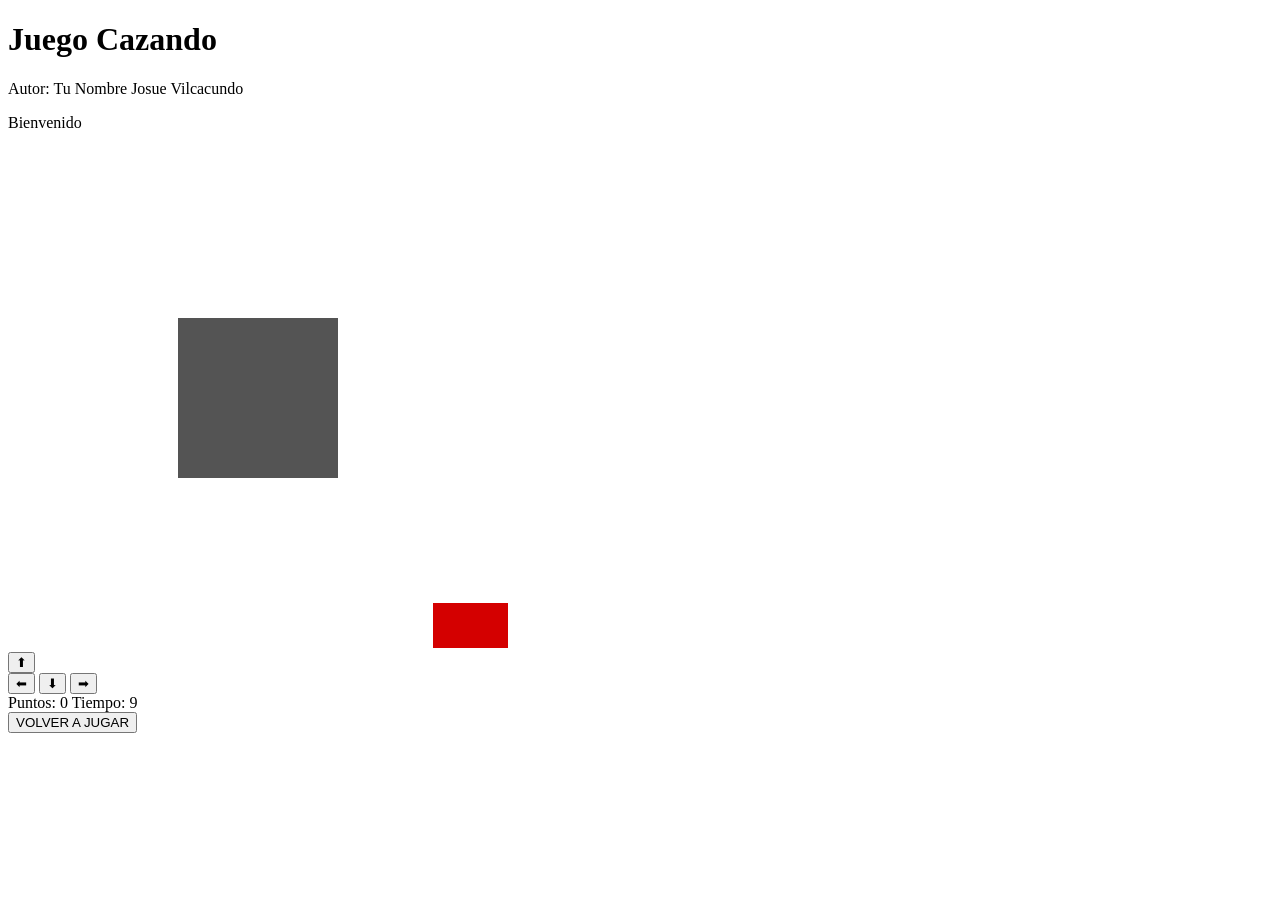
==== index.html @ 4b8a54d3 "prueba.. vercel 2" ====
<!DOCTYPE html>
<html>
  <head>
    <title>Juego Cazando</title>
    <link rel="stylesheet" href="cazando.css"/>
  </head>
  <body onload="iniciarJuego()">

    <h1>Juego Cazando</h1>
    <p>Autor: Tu Nombre Josue Vilcacundo</p>
    <P>Bienvenido</P>
    <canvas id="areaJuego" width="500" height="500"></canvas>
    <div class="controles">
      <button onclick="moverArriba()">⬆</button>
      <br>
      <button onclick="moverIzquierda()">⬅</button>
      <button onclick="moverAbajo()">⬇</button>
      <button onclick="moverDerecha()">➡</button>
    </div>
    <div class="panel">
      <span>Puntos: <span id="puntos">0</span></span>
      <span>Tiempo: <span id="tiempo">10</span></span>
    </div>
    <div class="reinicio">
      <button onclick="reiniciar()">VOLVER A JUGAR</button>
    </div>
    <p id="mensaje"></p>
    <script src="cazando.js"></script>
    <script src="utils.js"></script>
  </body>
</html>
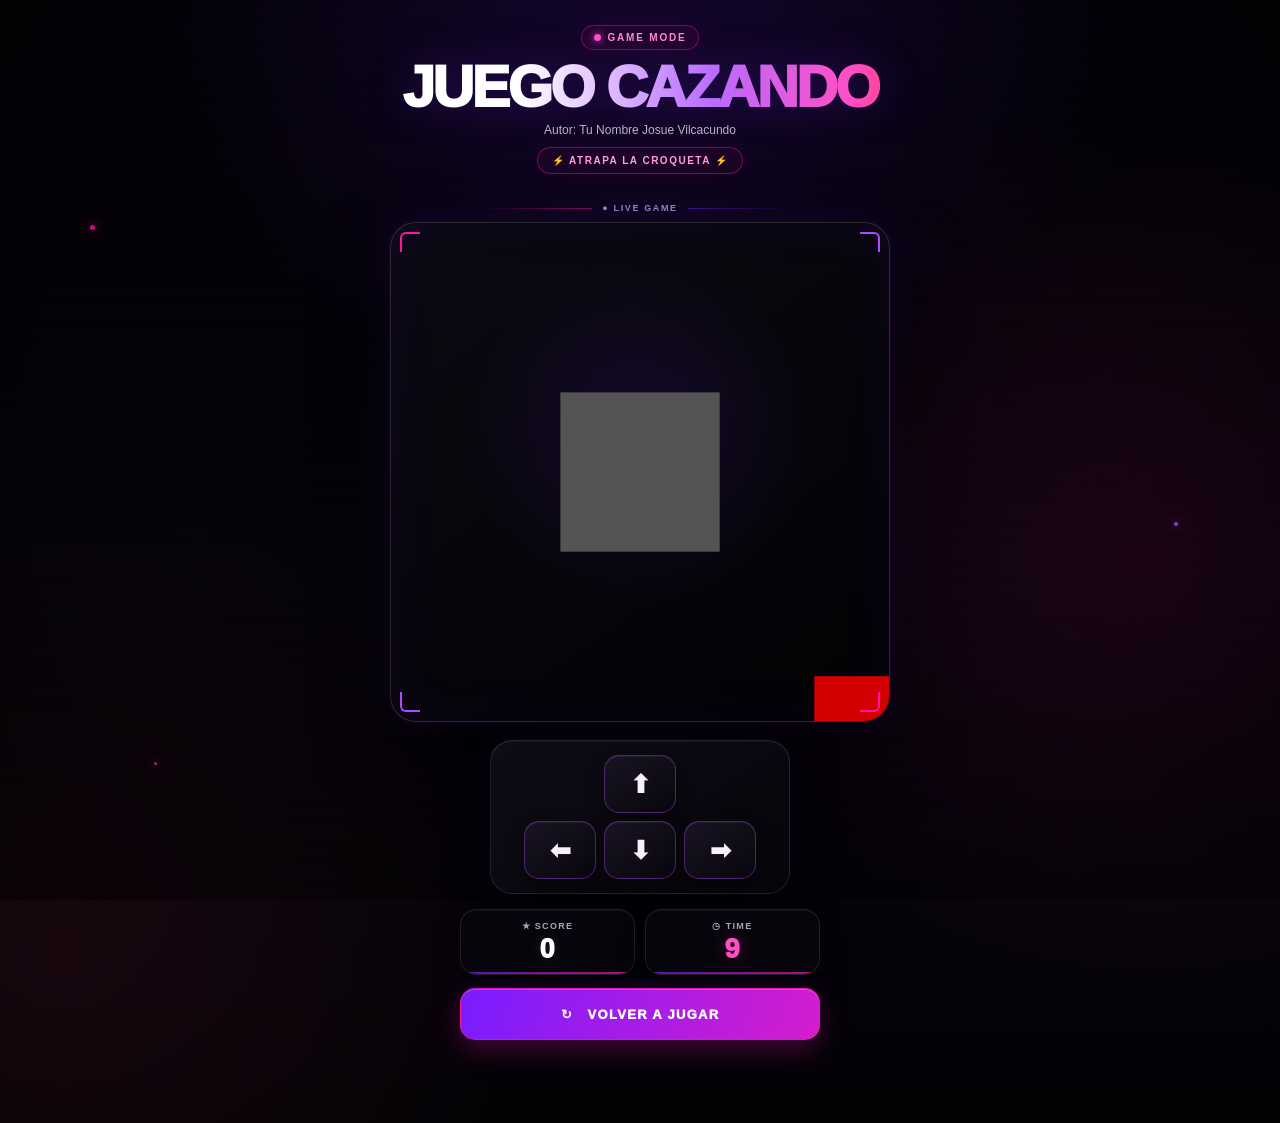
==== commit 49924b45: "Style primera mejora visual del juego" ====
--- a/index.html
+++ b/index.html
@@ -5,26 +5,97 @@
     <link rel="stylesheet" href="cazando.css"/>
   </head>
   <body onload="iniciarJuego()">
-
-    <h1>Juego Cazando</h1>
-    <p>Autor: Tu Nombre Josue Vilcacundo</p>
-    <P>Bienvenido</P>
-    <canvas id="areaJuego" width="500" height="500"></canvas>
-    <div class="controles">
-      <button onclick="moverArriba()">⬆</button>
-      <br>
-      <button onclick="moverIzquierda()">⬅</button>
-      <button onclick="moverAbajo()">⬇</button>
-      <button onclick="moverDerecha()">➡</button>
-    </div>
-    <div class="panel">
-      <span>Puntos: <span id="puntos">0</span></span>
-      <span>Tiempo: <span id="tiempo">10</span></span>
-    </div>
-    <div class="reinicio">
-      <button onclick="reiniciar()">VOLVER A JUGAR</button>
-    </div>
-    <p id="mensaje"></p>
+    <!-- CABECERA DEL JUEGO -->
+    <header class="game-header">
+        <div class="game-badge">
+            <span class="badge-dot"></span>
+            GAME MODE
+        </div>
+        <h1>JUEGO CAZANDO</h1>
+        <p class="autor">
+            Autor: Tu Nombre Josue Vilcacundo
+        </p>
+        <p class="bienvenida">
+            ⚡ ATRAPA LA CROQUETA ⚡
+        </p>
+    </header>
+    <!-- DECORACIÓN DEL ENTORNO -->
+    <div class="ambient ambient-1"></div>
+    <div class="ambient ambient-2"></div>
+    <div class="ambient ambient-3"></div>
+    <!-- CONTENEDOR PRINCIPAL -->
+    <main class="game-container">
+        <!-- HUD SUPERIOR -->
+        <div class="hud-top">
+            <span class="hud-line"></span>
+            <span class="hud-label">
+                ● LIVE GAME
+            </span>
+            <span class="hud-line"></span>
+        </div>
+        <!-- CANVAS -->
+        <div class="canvas-wrapper">
+            <div class="canvas-glow"></div>
+            <canvas
+                id="areaJuego"
+                width="500"
+                height="500">
+            </canvas>
+            <span class="corner corner-tl"></span>
+            <span class="corner corner-tr"></span>
+            <span class="corner corner-bl"></span>
+            <span class="corner corner-br"></span>
+        </div>
+        <!-- CONTROLES -->
+        <div class="controles">
+            <button
+                type="button"
+                aria-label="Mover arriba"
+                onclick="moverArriba()">
+                ⬆
+            </button>
+            <br>
+            <button
+                type="button"
+                aria-label="Mover izquierda"
+                onclick="moverIzquierda()">
+                ⬅
+            </button>
+            <button
+                type="button"
+                aria-label="Mover abajo"
+                onclick="moverAbajo()">
+                ⬇
+            </button>
+            <button
+                type="button"
+                aria-label="Mover derecha"
+                onclick="moverDerecha()">
+                ➡
+            </button>
+        </div>
+        <!-- PANEL DE INFORMACIÓN -->
+        <div class="panel">
+            <span class="stat-card">
+                <small>★ SCORE</small>
+                <span id="puntos">0</span>
+            </span>
+            <span class="stat-card">
+                <small>◷ TIME</small>
+                <span id="tiempo">10</span>
+            </span>
+        </div>
+        <!-- REINICIO -->
+        <div class="reinicio">
+            <button
+                type="button"
+                onclick="reiniciar()">
+                ↻ &nbsp; VOLVER A JUGAR
+            </button>
+        </div>
+        <!-- MENSAJE DEL JUEGO -->
+        <p id="mensaje"></p>
+    </main>
     <script src="cazando.js"></script>
     <script src="utils.js"></script>
   </body>
--- a/cazando.css
+++ b/cazando.css
@@ -0,0 +1,1541 @@
+/* =========================================================
+   JUEGO CAZANDO
+   GAMER UI — VIOLETA / ROSA / ROJIZO
+   ========================================================= */
+
+:root {
+
+    --bg: #030208;
+    --bg-dark: #07050d;
+
+    --white: #ffffff;
+    --text: #eeeeff;
+    --muted: #a9a4b8;
+
+    --violet: #741cff;
+    --violet-light: #a64dff;
+
+    --pink: #ff159f;
+    --pink-light: #ff4fc4;
+
+    --red: #ff315f;
+
+    --ease: cubic-bezier(.2,.8,.2,1);
+}
+
+
+/* =========================================================
+   BASE
+   ========================================================= */
+
+* {
+    box-sizing: border-box;
+}
+
+
+html {
+    min-height: 100%;
+    background: var(--bg);
+}
+
+
+body {
+
+    position: relative;
+
+    min-height: 100vh;
+
+    margin: 0;
+
+    padding: 25px 16px 45px;
+
+    overflow-x: hidden;
+
+    color: var(--white);
+
+    text-align: center;
+
+    font-family:
+        Inter,
+        Arial,
+        Helvetica,
+        sans-serif;
+
+    background:
+
+        radial-gradient(
+            circle at 50% -10%,
+            rgba(116, 28, 255, .25),
+            transparent 38%
+        ),
+
+        radial-gradient(
+            circle at 90% 50%,
+            rgba(255, 21, 159, .13),
+            transparent 35%
+        ),
+
+        radial-gradient(
+            circle at 5% 85%,
+            rgba(255, 49, 95, .08),
+            transparent 30%
+        ),
+
+        linear-gradient(
+            180deg,
+            #030208 0%,
+            #08050e 50%,
+            #020205 100%
+        );
+}
+
+
+/* =========================================================
+   FONDO GAMER
+   ========================================================= */
+
+body::before {
+
+    content: "";
+
+    position: fixed;
+
+    inset: 0;
+
+    z-index: 0;
+
+    pointer-events: none;
+
+    background:
+
+        linear-gradient(
+            180deg,
+            rgba(3,2,8,.82),
+            rgba(3,2,8,.95)
+        ),
+
+        url("leon.png")
+        center 42% /
+        min(720px, 90vw)
+        auto
+        no-repeat;
+
+    opacity: .20;
+
+    filter:
+        saturate(1.15)
+        contrast(1.1);
+
+    animation:
+        backgroundPulse 7s ease-in-out infinite;
+}
+
+
+body::after {
+
+    content: "";
+
+    position: fixed;
+
+    inset: 0;
+
+    z-index: 0;
+
+    pointer-events: none;
+
+    background:
+
+        repeating-linear-gradient(
+            0deg,
+            rgba(255,255,255,.018) 0px,
+            rgba(255,255,255,.018) 1px,
+            transparent 1px,
+            transparent 5px
+        ),
+
+        radial-gradient(
+            circle,
+            transparent 35%,
+            rgba(0,0,0,.68) 100%
+        );
+
+    opacity: .55;
+}
+
+
+body > * {
+
+    position: relative;
+
+    z-index: 1;
+}
+
+
+/* =========================================================
+   ANIMACIÓN DEL FONDO
+   ========================================================= */
+
+@keyframes backgroundPulse {
+
+    0%,
+    100% {
+        opacity: .17;
+    }
+
+    50% {
+        opacity: .24;
+    }
+}
+
+
+/* =========================================================
+   CABECERA
+   ========================================================= */
+
+.game-header {
+
+    width: min(600px, 100%);
+
+    margin: 0 auto 12px;
+
+    position: relative;
+}
+
+
+.game-badge {
+
+    display: inline-flex;
+
+    align-items: center;
+
+    gap: 7px;
+
+    margin-bottom: 9px;
+
+    padding: 6px 12px;
+
+    border: 1px solid
+        rgba(255, 21, 159, .42);
+
+    border-radius: 999px;
+
+    color: #ff8bd8;
+
+    background:
+        rgba(255, 21, 159, .07);
+
+    box-shadow:
+        0 0 20px
+        rgba(255, 21, 159, .08);
+
+    font-size: 10px;
+
+    font-weight: 900;
+
+    letter-spacing: .18em;
+}
+
+
+.badge-dot {
+
+    width: 7px;
+
+    height: 7px;
+
+    border-radius: 50%;
+
+    background: var(--pink-light);
+
+    box-shadow:
+        0 0 8px
+        var(--pink-light);
+
+    animation:
+        livePulse 1.2s ease-in-out infinite;
+}
+
+
+@keyframes livePulse {
+
+    0%,
+    100% {
+        opacity: .55;
+        transform: scale(.85);
+    }
+
+    50% {
+        opacity: 1;
+        transform: scale(1.25);
+    }
+}
+
+
+/* =========================================================
+   TITULO
+   ========================================================= */
+
+h1 {
+
+    margin: 0;
+
+    font-size:
+        clamp(34px, 8vw, 58px);
+
+    line-height: .95;
+
+    font-weight: 950;
+
+    letter-spacing: -.045em;
+
+    text-transform: uppercase;
+
+    background:
+
+        linear-gradient(
+            90deg,
+            #ffffff 0%,
+            #ffffff 30%,
+            #b96cff 62%,
+            #ff4fc4 85%,
+            #ff315f 100%
+        );
+
+    -webkit-background-clip: text;
+    background-clip: text;
+
+    color: transparent;
+
+    filter:
+        drop-shadow(
+            0 0 20px
+            rgba(116,28,255,.25)
+        );
+
+    animation:
+        titleFloat 4s ease-in-out infinite;
+}
+
+
+@keyframes titleFloat {
+
+    0%,
+    100% {
+        transform: translateY(0);
+    }
+
+    50% {
+        transform: translateY(-3px);
+    }
+}
+
+
+.autor {
+
+    margin: 9px 0 5px;
+
+    color: #bbb7c9;
+
+    font-size: 12px;
+}
+
+
+.bienvenida {
+
+    display: inline-block;
+
+    margin: 5px 0 17px;
+
+    padding: 7px 14px;
+
+    border:
+        1px solid
+        rgba(255,21,159,.42);
+
+    border-radius: 999px;
+
+    color: #ff9ce1;
+
+    background:
+        rgba(255,21,159,.055);
+
+    box-shadow:
+        0 0 20px
+        rgba(255,21,159,.07);
+
+    font-size: 10px;
+
+    font-weight: 900;
+
+    letter-spacing: .15em;
+}
+
+
+/* =========================================================
+   CONTENEDOR
+   ========================================================= */
+
+.game-container {
+
+    width: min(520px, 100%);
+
+    margin: auto;
+}
+
+
+/* =========================================================
+   HUD
+   ========================================================= */
+
+.hud-top {
+
+    display: flex;
+
+    align-items: center;
+
+    justify-content: center;
+
+    gap: 10px;
+
+    width: min(500px, 100%);
+
+    margin: 0 auto 9px;
+
+    opacity: .85;
+}
+
+
+.hud-line {
+
+    height: 1px;
+
+    flex: 1;
+
+    max-width: 110px;
+
+    background:
+        linear-gradient(
+            90deg,
+            transparent,
+            rgba(255,21,159,.65)
+        );
+}
+
+
+.hud-line:last-child {
+
+    background:
+        linear-gradient(
+            90deg,
+            rgba(116,28,255,.65),
+            transparent
+        );
+}
+
+
+.hud-label {
+
+    color: #bca8ff;
+
+    font-size: 9px;
+
+    font-weight: 900;
+
+    letter-spacing: .18em;
+}
+
+
+/* =========================================================
+   CANVAS
+   ========================================================= */
+
+.canvas-wrapper {
+
+    position: relative;
+
+    width: min(500px, 100%);
+
+    margin: auto;
+
+    border-radius: 27px;
+}
+
+
+.canvas-glow {
+
+    position: absolute;
+
+    inset: -10px;
+
+    z-index: -1;
+
+    border-radius: 32px;
+
+    background:
+
+        radial-gradient(
+            ellipse,
+            rgba(116,28,255,.28),
+            rgba(255,21,159,.08),
+            transparent 70%
+        );
+
+    filter: blur(18px);
+
+    opacity: .65;
+
+    animation:
+        canvasGlow 3.5s ease-in-out infinite;
+}
+
+
+@keyframes canvasGlow {
+
+    0%,
+    100% {
+        transform: scale(.96);
+        opacity: .45;
+    }
+
+    50% {
+        transform: scale(1.02);
+        opacity: .8;
+    }
+}
+
+
+body > canvas,
+.canvas-wrapper canvas {
+
+    display: block;
+
+    width: 100%;
+
+    height: auto;
+
+    aspect-ratio: 1 / 1;
+
+    border:
+        1px solid
+        rgba(255,255,255,.14);
+
+    border-radius: 26px;
+
+    background:
+
+        radial-gradient(
+            circle at 50% 42%,
+            rgba(116,28,255,.13),
+            transparent 45%
+        ),
+
+        linear-gradient(
+            145deg,
+            #0b0912,
+            #020204
+        );
+
+    box-shadow:
+
+        0 28px 70px
+        rgba(0,0,0,.72),
+
+        0 0 0 1px
+        rgba(116,28,255,.10),
+
+        0 0 35px
+        rgba(116,28,255,.14),
+
+        inset 0 0 50px
+        rgba(116,28,255,.07);
+
+    transition:
+        transform .35s var(--ease),
+        box-shadow .35s var(--ease);
+}
+
+
+.canvas-wrapper:hover canvas {
+
+    transform: translateY(-2px);
+
+    box-shadow:
+
+        0 32px 78px
+        rgba(0,0,0,.75),
+
+        0 0 0 1px
+        rgba(255,21,159,.14),
+
+        0 0 45px
+        rgba(255,21,159,.13),
+
+        inset 0 0 55px
+        rgba(116,28,255,.09);
+}
+
+
+/* =========================================================
+   ESQUINAS DECORATIVAS
+   ========================================================= */
+
+.corner {
+
+    position: absolute;
+
+    width: 20px;
+
+    height: 20px;
+
+    pointer-events: none;
+}
+
+
+.corner-tl {
+
+    top: 10px;
+    left: 10px;
+
+    border-top:
+        2px solid var(--pink);
+
+    border-left:
+        2px solid var(--pink);
+
+    border-radius: 6px 0 0 0;
+}
+
+
+.corner-tr {
+
+    top: 10px;
+    right: 10px;
+
+    border-top:
+        2px solid var(--violet-light);
+
+    border-right:
+        2px solid var(--violet-light);
+
+    border-radius: 0 6px 0 0;
+}
+
+
+.corner-bl {
+
+    bottom: 10px;
+    left: 10px;
+
+    border-bottom:
+        2px solid var(--violet-light);
+
+    border-left:
+        2px solid var(--violet-light);
+
+    border-radius: 0 0 0 6px;
+}
+
+
+.corner-br {
+
+    bottom: 10px;
+    right: 10px;
+
+    border-bottom:
+        2px solid var(--pink);
+
+    border-right:
+        2px solid var(--pink);
+
+    border-radius: 0 0 6px 0;
+}
+
+
+/* =========================================================
+   OBJETOS AMBIENTALES
+   ========================================================= */
+
+.ambient {
+
+    position: fixed;
+
+    z-index: 0;
+
+    width: 5px;
+
+    height: 5px;
+
+    border-radius: 50%;
+
+    pointer-events: none;
+
+    background: var(--pink);
+
+    box-shadow:
+        0 0 10px var(--pink),
+        0 0 20px rgba(255,21,159,.5);
+
+    animation:
+        ambientFloat 6s ease-in-out infinite;
+}
+
+
+.ambient-1 {
+
+    top: 25%;
+
+    left: 7%;
+
+    animation-delay: 0s;
+}
+
+
+.ambient-2 {
+
+    top: 58%;
+
+    right: 8%;
+
+    width: 4px;
+
+    height: 4px;
+
+    background: var(--violet-light);
+
+    box-shadow:
+        0 0 10px var(--violet-light);
+
+    animation-delay: 1.8s;
+}
+
+
+.ambient-3 {
+
+    bottom: 15%;
+
+    left: 12%;
+
+    width: 3px;
+
+    height: 3px;
+
+    animation-delay: 3s;
+}
+
+
+@keyframes ambientFloat {
+
+    0%,
+    100% {
+        transform:
+            translateY(0)
+            scale(.8);
+
+        opacity: .25;
+    }
+
+    50% {
+        transform:
+            translateY(-22px)
+            scale(1.5);
+
+        opacity: .9;
+    }
+}
+
+
+/* =========================================================
+   CONTROLES
+   ========================================================= */
+
+.controles {
+
+    width: 300px;
+
+    max-width: calc(100vw - 24px);
+
+    margin: 18px auto 0;
+
+    padding: 14px;
+
+    display: grid;
+
+    grid-template-columns:
+        repeat(3, 72px);
+
+    grid-template-rows:
+        repeat(2, 58px);
+
+    grid-template-areas:
+
+        ". up ."
+
+        "left down right";
+
+    justify-content: center;
+
+    align-items: center;
+
+    gap: 8px;
+
+    border:
+        1px solid
+        rgba(255,255,255,.10);
+
+    border-radius: 22px;
+
+    background:
+        linear-gradient(
+            145deg,
+            rgba(17,13,26,.88),
+            rgba(6,5,10,.92)
+        );
+
+    box-shadow:
+
+        0 18px 45px
+        rgba(0,0,0,.52),
+
+        0 0 25px
+        rgba(116,28,255,.08),
+
+        inset 0 1px 0
+        rgba(255,255,255,.05);
+
+    backdrop-filter:
+        blur(15px);
+}
+
+
+.controles br {
+    display: none;
+}
+
+
+/* =========================================================
+   BOTONES DIRECCIONALES
+   ========================================================= */
+
+.controles button {
+
+    position: relative;
+
+    overflow: hidden;
+
+    width: 72px;
+
+    height: 58px;
+
+    min-width: 72px;
+
+    min-height: 58px;
+
+    margin: 0;
+
+    padding: 0;
+
+    display: flex;
+
+    align-items: center;
+
+    justify-content: center;
+
+    border:
+        1px solid
+        rgba(166,77,255,.40);
+
+    border-radius: 15px;
+
+    color: #f7f1ff;
+
+    background:
+
+        linear-gradient(
+            145deg,
+            #191323,
+            #08070c
+        );
+
+    box-shadow:
+
+        0 7px 18px
+        rgba(0,0,0,.45),
+
+        inset 0 1px 0
+        rgba(255,255,255,.06);
+
+    font-family:
+        Arial,
+        sans-serif;
+
+    font-size: 25px;
+
+    font-weight: 900;
+
+    cursor: pointer;
+
+    transition:
+
+        transform .2s var(--ease),
+
+        border-color .2s var(--ease),
+
+        box-shadow .2s var(--ease),
+
+        color .2s var(--ease);
+
+    touch-action: manipulation;
+
+    -webkit-tap-highlight-color: transparent;
+
+    user-select: none;
+}
+
+
+/* BRILLO DESLIZANTE */
+
+.controles button::before {
+
+    content: "";
+
+    position: absolute;
+
+    top: -80%;
+
+    left: -100%;
+
+    width: 70%;
+
+    height: 260%;
+
+    transform: rotate(25deg);
+
+    background:
+        linear-gradient(
+            90deg,
+            transparent,
+            rgba(255,255,255,.18),
+            transparent
+        );
+
+    transition:
+        left .5s ease;
+
+    pointer-events: none;
+}
+
+
+.controles button:hover::before {
+
+    left: 140%;
+}
+
+
+.controles button:hover {
+
+    transform:
+        translateY(-4px)
+        scale(1.03);
+
+    border-color:
+        rgba(255,21,159,.72);
+
+    color: #ffffff;
+
+    box-shadow:
+
+        0 12px 27px
+        rgba(0,0,0,.55),
+
+        0 0 20px
+        rgba(255,21,159,.20),
+
+        inset 0 0 15px
+        rgba(116,28,255,.10);
+}
+
+
+.controles button:active {
+
+    transform:
+        translateY(2px)
+        scale(.91);
+
+    border-color:
+        var(--pink);
+
+    box-shadow:
+
+        0 3px 10px
+        rgba(255,21,159,.3),
+
+        0 0 25px
+        rgba(255,21,159,.22);
+}
+
+
+.controles button:focus-visible {
+
+    outline:
+        2px solid
+        var(--pink-light);
+
+    outline-offset: 3px;
+}
+
+
+.controles button:nth-of-type(1) {
+    grid-area: up;
+}
+
+
+.controles button:nth-of-type(2) {
+    grid-area: left;
+}
+
+
+.controles button:nth-of-type(3) {
+    grid-area: down;
+}
+
+
+.controles button:nth-of-type(4) {
+    grid-area: right;
+}
+
+
+/* =========================================================
+   PANEL SCORE / TIME
+   ========================================================= */
+
+.panel {
+
+    width: min(360px, 100%);
+
+    margin: 15px auto 0;
+
+    display: grid;
+
+    grid-template-columns:
+        1fr 1fr;
+
+    gap: 10px;
+}
+
+
+.panel > span {
+
+    position: relative;
+
+    overflow: hidden;
+
+    padding: 11px 12px;
+
+    border:
+        1px solid
+        rgba(255,255,255,.10);
+
+    border-radius: 16px;
+
+    background:
+        rgba(8,7,13,.78);
+
+    box-shadow:
+
+        0 12px 28px
+        rgba(0,0,0,.35),
+
+        inset 0 1px 0
+        rgba(255,255,255,.04);
+
+    color: #aaa6b8;
+
+    font-size: 11px;
+
+    font-weight: 800;
+
+    letter-spacing: .08em;
+
+    backdrop-filter:
+        blur(12px);
+}
+
+
+.panel > span::after {
+
+    content: "";
+
+    position: absolute;
+
+    left: 0;
+
+    bottom: 0;
+
+    width: 100%;
+
+    height: 2px;
+
+    background:
+        linear-gradient(
+            90deg,
+            var(--violet),
+            var(--pink)
+        );
+
+    opacity: .7;
+}
+
+
+.panel small {
+
+    display: block;
+
+    font-size: 9px;
+
+    letter-spacing: .15em;
+
+    color: #aaa5b9;
+}
+
+
+.panel > span > span {
+
+    display: block;
+
+    margin-top: 5px;
+
+    color: #ffffff;
+
+    font-size: 27px;
+
+    line-height: 1;
+
+    font-weight: 950;
+
+    text-shadow:
+        0 0 14px
+        rgba(255,255,255,.12);
+}
+
+
+.panel > span:last-child > span {
+
+    color: var(--pink-light);
+
+    text-shadow:
+        0 0 16px
+        rgba(255,21,159,.35);
+}
+
+
+/* =========================================================
+   BOTÓN REINICIAR
+   ========================================================= */
+
+.reinicio {
+
+    width: min(360px, 100%);
+
+    margin: 13px auto 0;
+}
+
+
+.reinicio button {
+
+    position: relative;
+
+    overflow: hidden;
+
+    width: 100%;
+
+    min-height: 52px;
+
+    border:
+        1px solid
+        rgba(255,21,159,.65);
+
+    border-radius: 15px;
+
+    color: #ffffff;
+
+    background:
+
+        linear-gradient(
+            110deg,
+            #791cff,
+            #d21dce,
+            #ff315f
+        );
+
+    background-size:
+        200% 100%;
+
+    box-shadow:
+
+        0 12px 30px
+        rgba(255,21,159,.22),
+
+        0 0 25px
+        rgba(116,28,255,.13),
+
+        inset 0 1px 0
+        rgba(255,255,255,.22);
+
+    font-size: 13px;
+
+    font-weight: 950;
+
+    letter-spacing: .10em;
+
+    cursor: pointer;
+
+    transition:
+
+        transform .2s var(--ease),
+
+        box-shadow .2s var(--ease),
+
+        background-position .5s ease;
+
+    animation:
+        buttonEnergy 4s ease-in-out infinite;
+
+    touch-action: manipulation;
+
+    -webkit-tap-highlight-color: transparent;
+}
+
+
+@keyframes buttonEnergy {
+
+    0%,
+    100% {
+        background-position: 0% 50%;
+    }
+
+    50% {
+        background-position: 100% 50%;
+    }
+}
+
+
+.reinicio button:hover {
+
+    transform:
+        translateY(-4px);
+
+    box-shadow:
+
+        0 17px 38px
+        rgba(255,21,159,.32),
+
+        0 0 30px
+        rgba(116,28,255,.20);
+}
+
+
+.reinicio button:active {
+
+    transform:
+        translateY(2px)
+        scale(.97);
+}
+
+
+.reinicio button:focus-visible {
+
+    outline:
+        2px solid #ffffff;
+
+    outline-offset: 3px;
+}
+
+
+/* =========================================================
+   MENSAJE
+   ========================================================= */
+
+#mensaje {
+
+    min-height: 25px;
+
+    margin: 13px auto 0;
+
+    color: #ff8cda;
+
+    font-size: 14px;
+
+    font-weight: 900;
+
+    text-shadow:
+        0 0 14px
+        rgba(255,21,159,.28);
+
+    animation:
+        messageAppear .3s ease;
+}
+
+
+@keyframes messageAppear {
+
+    from {
+        opacity: 0;
+        transform: translateY(5px);
+    }
+
+    to {
+        opacity: 1;
+        transform: translateY(0);
+    }
+}
+
+
+/* =========================================================
+   TABLET
+   ========================================================= */
+
+@media (max-width: 520px) {
+
+    body {
+
+        padding:
+            20px
+            12px
+            32px;
+    }
+
+
+    body::before {
+
+        background:
+
+            linear-gradient(
+                180deg,
+                rgba(3,2,8,.89),
+                rgba(3,2,8,.97)
+            ),
+
+            url("leon.png")
+            center 35% /
+            125vw
+            auto
+            no-repeat;
+
+        opacity: .16;
+    }
+
+
+    h1 {
+
+        font-size:
+            clamp(32px, 11vw, 48px);
+    }
+
+
+    .autor {
+
+        font-size: 11px;
+    }
+
+
+    .bienvenida {
+
+        margin-bottom: 14px;
+
+        font-size: 9px;
+    }
+
+
+    .canvas-wrapper {
+
+        border-radius: 21px;
+    }
+
+
+    body > canvas,
+    .canvas-wrapper canvas {
+
+        border-radius: 20px;
+
+        box-shadow:
+
+            0 20px 48px
+            rgba(0,0,0,.65),
+
+            0 0 25px
+            rgba(116,28,255,.12),
+
+            inset 0 0 35px
+            rgba(116,28,255,.06);
+    }
+
+
+    .controles {
+
+        width: 294px;
+
+        max-width:
+            calc(100vw - 24px);
+
+        padding: 12px;
+
+        grid-template-columns:
+            repeat(3, 68px);
+
+        grid-template-rows:
+            repeat(2, 56px);
+
+        gap: 7px;
+
+        border-radius: 19px;
+    }
+
+
+    .controles button {
+
+        width: 68px;
+
+        height: 56px;
+
+        min-width: 68px;
+
+        min-height: 56px;
+
+        border-radius: 13px;
+
+        font-size: 23px;
+    }
+
+
+    .panel {
+
+        width:
+            min(294px, 100%);
+    }
+
+
+    .reinicio {
+
+        width:
+            min(294px, 100%);
+    }
+
+}
+
+
+/* =========================================================
+   TELEFONOS PEQUEÑOS
+   ========================================================= */
+
+@media (max-width: 360px) {
+
+    body {
+
+        padding:
+            17px
+            9px
+            25px;
+    }
+
+
+    h1 {
+
+        font-size: 30px;
+    }
+
+
+    .game-badge {
+
+        font-size: 9px;
+    }
+
+
+    .bienvenida {
+
+        font-size: 8px;
+
+        padding:
+            6px 10px;
+    }
+
+
+    .controles {
+
+        width: 276px;
+
+        max-width:
+            calc(100vw - 18px);
+
+        padding: 10px;
+
+        grid-template-columns:
+            repeat(3, 64px);
+
+        grid-template-rows:
+            repeat(2, 53px);
+
+        gap: 6px;
+    }
+
+
+    .controles button {
+
+        width: 64px;
+
+        height: 53px;
+
+        min-width: 64px;
+
+        min-height: 53px;
+
+        font-size: 22px;
+    }
+
+
+    .panel {
+
+        width: 276px;
+
+        max-width:
+            calc(100vw - 18px);
+    }
+
+
+    .panel > span {
+
+        padding:
+            10px 7px;
+    }
+
+
+    .panel > span > span {
+
+        font-size: 23px;
+    }
+
+
+    .reinicio {
+
+        width: 276px;
+
+        max-width:
+            calc(100vw - 18px);
+    }
+
+}
+
+
+/* =========================================================
+   REDUCIR ANIMACIONES SI EL USUARIO LO PREFIERE
+   ========================================================= */
+
+@media (prefers-reduced-motion: reduce) {
+
+    *,
+    *::before,
+    *::after {
+
+        animation: none !important;
+
+        transition: none !important;
+    }
+}
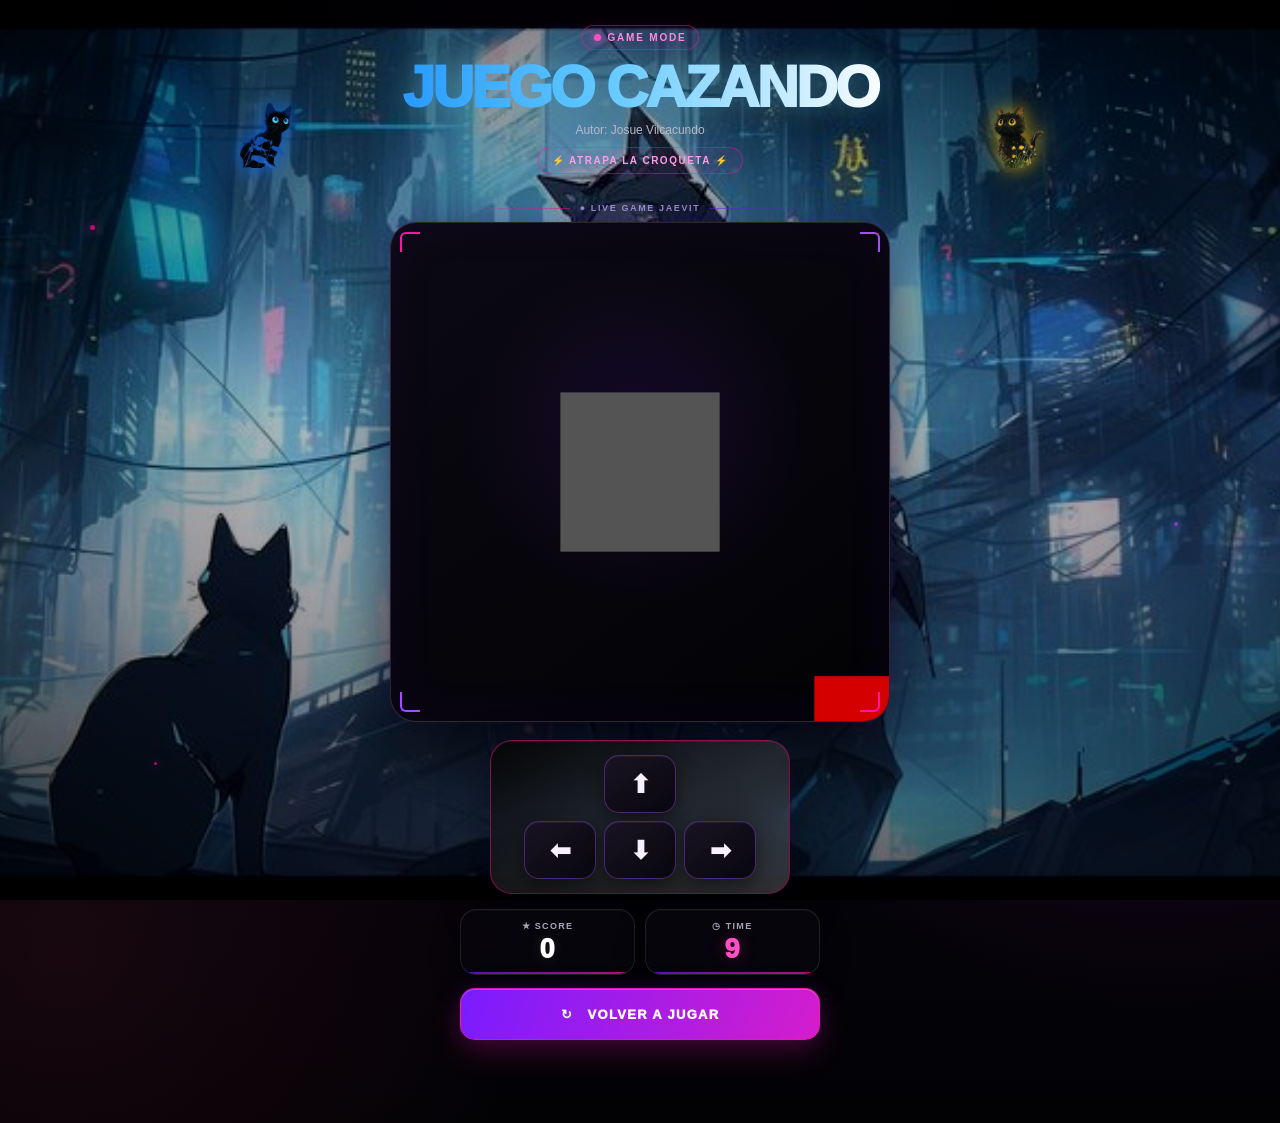
==== commit 096bede6: "Style Fondo background, imagenes animacion flotante, mejor contraste div Botones" ====
--- a/index.html
+++ b/index.html
@@ -13,7 +13,7 @@
         </div>
         <h1>JUEGO CAZANDO</h1>
         <p class="autor">
-            Autor: Tu Nombre Josue Vilcacundo
+            Autor: Josue Vilcacundo
         </p>
         <p class="bienvenida">
             ⚡ ATRAPA LA CROQUETA ⚡
@@ -29,7 +29,7 @@
         <div class="hud-top">
             <span class="hud-line"></span>
             <span class="hud-label">
-                ● LIVE GAME
+                ● LIVE GAME JAEVIT
             </span>
             <span class="hud-line"></span>
         </div>
--- a/cazando.css
+++ b/cazando.css
@@ -779,15 +779,15 @@
 
     border:
         1px solid
-        rgba(255,255,255,.10);
+        rgba(149, 17, 72, 0.841);
 
     border-radius: 22px;
 
     background:
         linear-gradient(
             145deg,
-            rgba(17,13,26,.88),
-            rgba(6,5,10,.92)
+            rgba(4, 4, 4, 0.88),
+            rgba(218, 217, 220, 0.219)
         );
 
     box-shadow:
@@ -1538,4 +1538,496 @@
 
         transition: none !important;
     }
+}
+/* =========================================================
+   NUEVO DISEÑO — FONDO + GATOS DE BIENVENIDA + TITULO
+   ========================================================= */
+
+
+/* =========================================================
+   1. FONDO PRINCIPAL
+   ========================================================= */
+
+body::before {
+
+    content: "";
+
+    position: fixed;
+
+    inset: 0;
+
+    z-index: 0;
+
+    pointer-events: none;
+
+    background:
+
+        /* Capa cinematográfica oscura */
+        linear-gradient(
+            180deg,
+            rgba(2, 3, 8, .35) 0%,
+            rgba(3, 3, 10, .28) 45%,
+            rgba(3, 2, 7, .50) 100%
+        ),
+
+        /* Imagen de fondo */
+        url("assets/backgroundFondo.png")
+        center center /
+        cover
+        no-repeat;
+
+    /* MÁS VISIBILIDAD DEL FONDO */
+    opacity: .85;
+
+    filter:
+        saturate(1.08)
+        contrast(1.05)
+        brightness(1.28);
+
+}
+
+
+/* =========================================================
+   2. OSCURECIMIENTO PARA MANTENER LEGIBILIDAD
+   ========================================================= */
+
+body::after {
+
+    content: "";
+
+    position: fixed;
+
+    inset: 0;
+
+    z-index: 0;
+
+    pointer-events: none;
+
+    background:
+
+        radial-gradient(
+            ellipse at center,
+            transparent 25%,
+            rgba(0,0,0,.28) 65%,
+            rgba(0,0,0,.72) 100%
+        );
+
+    opacity: .85;
+
+}
+
+
+/* =========================================================
+   3. CONTENEDOR DEL TITULO
+   ========================================================= */
+
+.game-header {
+
+    position: relative;
+
+    width: min(600px, 100%);
+
+    margin-left: auto;
+    margin-right: auto;
+
+    z-index: 5;
+
+}
+
+
+/* =========================================================
+   4. GATO AZUL — ESQUINA IZQUIERDA
+   ========================================================= */
+
+.game-header::before {
+
+    content: "";
+
+    position: absolute;
+
+    left: -105px;
+
+    top: 8px;
+
+    width: 105px;
+
+    height: 135px;
+
+    background-image:
+        url("assets/gatoAzul.png");
+
+    background-repeat: no-repeat;
+
+    background-position:
+        center bottom;
+
+    background-size:
+        contain;
+
+    pointer-events: none;
+
+    opacity: .92;
+
+    filter:
+
+        drop-shadow(
+            0 0 8px
+            rgba(0, 102, 255, .65)
+        )
+
+        drop-shadow(
+            0 0 20px
+            rgba(0, 102, 255, .28)
+        );
+
+    transform-origin:
+        bottom center;
+
+    animation:
+        gatoAzulEntrada 4s ease-in-out infinite;
+
+}
+
+
+/* =========================================================
+   5. GATO AMARILLO — ESQUINA DERECHA
+   ========================================================= */
+
+.game-header::after {
+
+    content: "";
+
+    position: absolute;
+
+    right: -105px;
+
+    top: 8px;
+
+    width: 105px;
+
+    height: 135px;
+
+    background-image:
+        url("assets/gatoAmarillo.png");
+
+    background-repeat: no-repeat;
+
+    background-position:
+        center bottom;
+
+    background-size:
+        contain;
+
+    pointer-events: none;
+
+    opacity: .92;
+
+    filter:
+
+        drop-shadow(
+            0 0 8px
+            rgba(255, 193, 7, .65)
+        )
+
+        drop-shadow(
+            0 0 20px
+            rgba(255, 193, 7, .25)
+        );
+
+    transform-origin:
+        bottom center;
+
+    animation:
+        gatoAmarilloEntrada 4s ease-in-out infinite;
+
+}
+
+
+/* =========================================================
+   6. ANIMACION GATO AZUL
+   ========================================================= */
+
+@keyframes gatoAzulEntrada {
+
+    0%,
+    100% {
+
+        transform:
+            translateY(0)
+            scale(1);
+
+        opacity: .82;
+
+    }
+
+    50% {
+
+        transform:
+            translateY(-5px)
+            scale(1.025);
+
+        opacity: 1;
+
+    }
+
+}
+
+
+/* =========================================================
+   7. ANIMACION GATO AMARILLO
+   ========================================================= */
+
+@keyframes gatoAmarilloEntrada {
+
+    0%,
+    100% {
+
+        transform:
+            translateY(-2px)
+            scale(1);
+
+        opacity: .82;
+
+    }
+
+    50% {
+
+        transform:
+            translateY(-7px)
+            scale(1.025);
+
+        opacity: 1;
+
+    }
+
+}
+
+
+/* =========================================================
+   8. TITULO — AZUL → BLANCO → AMARILLO
+   ========================================================= */
+
+.game-header h1 {
+
+    position: relative;
+
+    z-index: 6;
+
+    background:
+
+        linear-gradient(
+            90deg,
+
+            #168cff 0%,
+
+            #62c9ff 22%,
+
+            #ffffff 46%,
+
+            #ffffff 55%,
+
+            #fff4a3 76%,
+
+            #ffd21f 100%
+        );
+
+    background-size:
+        200% auto;
+
+    -webkit-background-clip: text;
+
+    background-clip: text;
+
+    color: transparent;
+
+    -webkit-text-fill-color: transparent;
+
+    filter:
+
+        drop-shadow(
+            0 0 10px
+            rgba(0, 132, 255, .30)
+        )
+
+        drop-shadow(
+            0 0 14px
+            rgba(255, 210, 31, .18)
+        );
+
+    animation:
+        tituloColor 5s ease-in-out infinite;
+
+}
+
+
+/* =========================================================
+   9. MOVIMIENTO SUAVE DEL GRADIENTE
+   ========================================================= */
+
+@keyframes tituloColor {
+
+    0%,
+    100% {
+
+        background-position:
+            0% center;
+
+    }
+
+    50% {
+
+        background-position:
+            100% center;
+
+    }
+
+}
+
+
+/* =========================================================
+   10. RESPONSIVE — TABLET
+   ========================================================= */
+
+@media (max-width: 760px) {
+
+    .game-header::before {
+
+        left: -48px;
+
+        top: 25px;
+
+        width: 75px;
+
+        height: 100px;
+
+        opacity: .72;
+
+    }
+
+
+    .game-header::after {
+
+        right: -48px;
+
+        top: 25px;
+
+        width: 75px;
+
+        height: 100px;
+
+        opacity: .72;
+
+    }
+
+}
+
+
+/* =========================================================
+   11. RESPONSIVE — MOVIL
+   ========================================================= */
+
+@media (max-width: 520px) {
+
+    body::before {
+
+        background:
+
+            linear-gradient(
+                180deg,
+                rgba(2, 3, 8, .84),
+                rgba(3, 3, 10, .93)
+            ),
+
+            url("assets/backgroundFondo.png")
+            center center /
+            cover
+            no-repeat;
+
+        opacity: .58;
+
+    }
+
+
+    .game-header::before {
+
+        left: -24px;
+
+        top: 34px;
+
+        width: 58px;
+
+        height: 82px;
+
+        opacity: .65;
+
+    }
+
+
+    .game-header::after {
+
+        right: -24px;
+
+        top: 34px;
+
+        width: 58px;
+
+        height: 82px;
+
+        opacity: .65;
+
+    }
+
+
+    .game-header h1 {
+
+        font-size:
+            clamp(30px, 10vw, 45px);
+
+    }
+
+}
+
+
+/* =========================================================
+   12. TELEFONOS MUY PEQUEÑOS
+   ========================================================= */
+
+@media (max-width: 360px) {
+
+    .game-header::before {
+
+        left: -14px;
+
+        top: 39px;
+
+        width: 48px;
+
+        height: 68px;
+
+        opacity: .55;
+
+    }
+
+
+    .game-header::after {
+
+        right: -14px;
+
+        top: 39px;
+
+        width: 48px;
+
+        height: 68px;
+
+        opacity: .55;
+
+    }
+
+
+    .game-header h1 {
+
+        font-size: 29px;
+
+    }
+
 }
